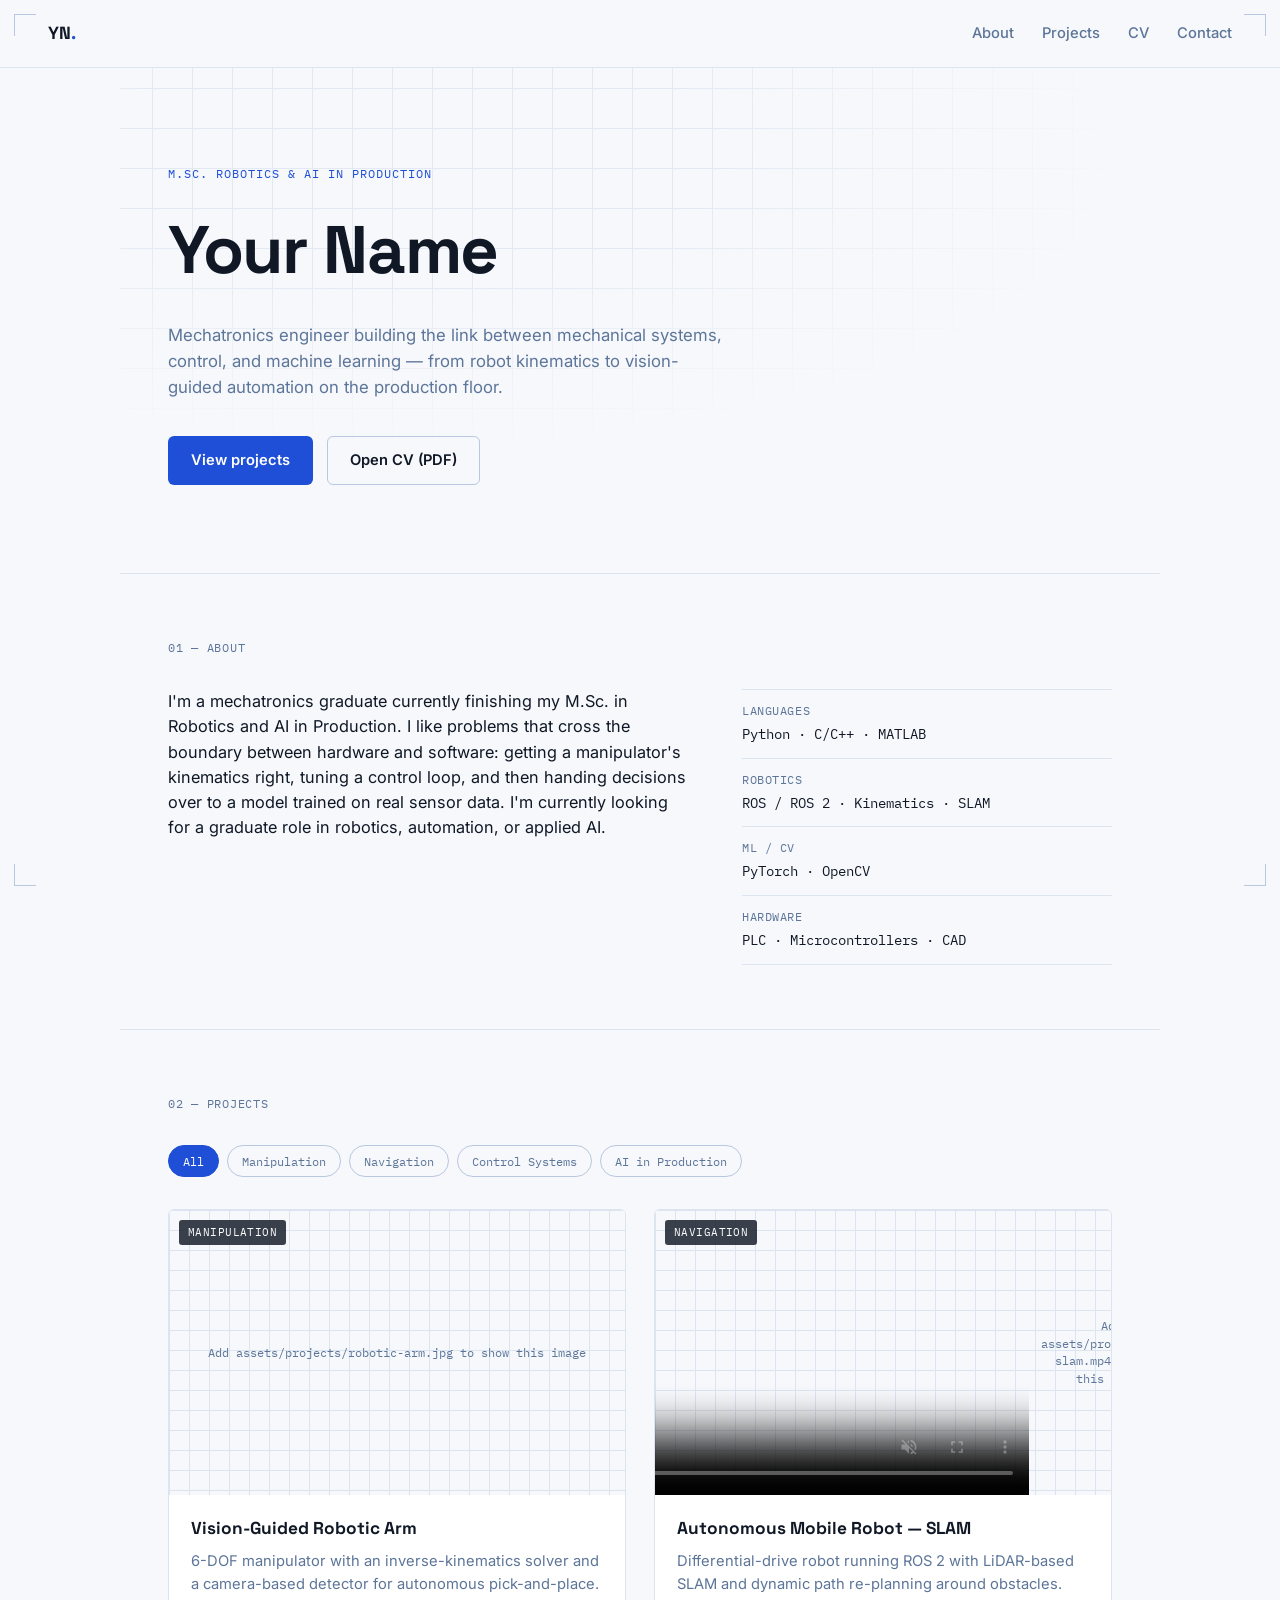
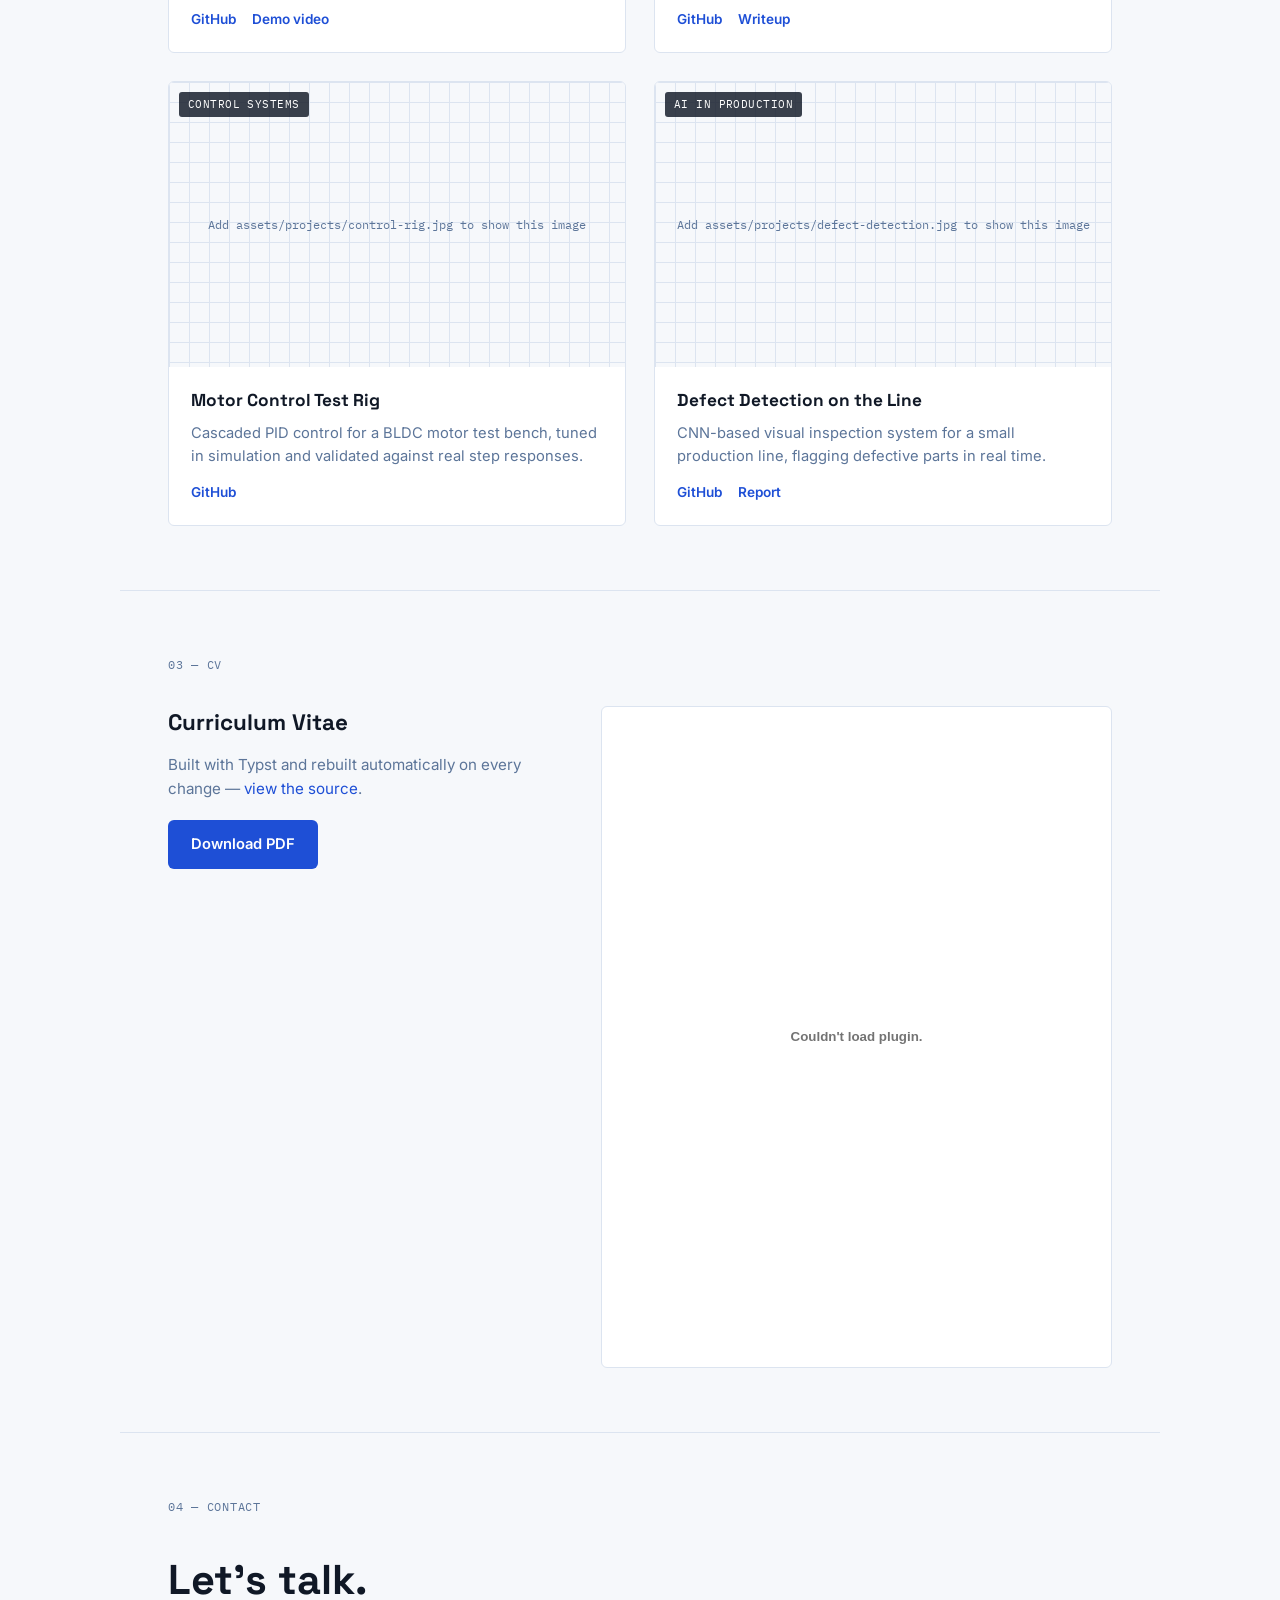
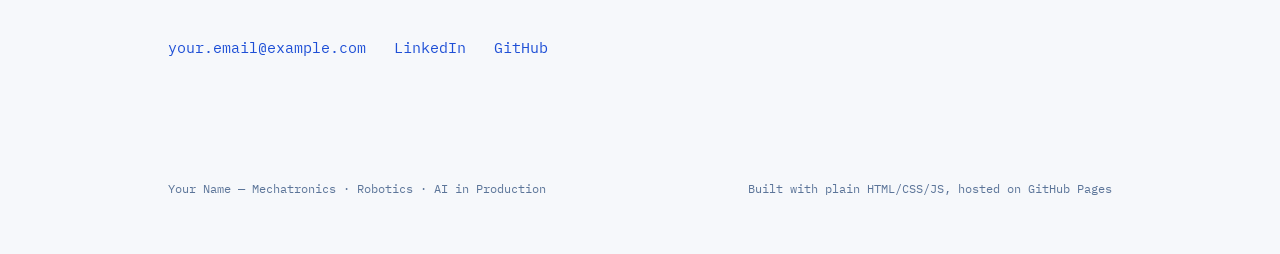
==== index.html @ b52782c0 "initial commit" ====
<!DOCTYPE html>
<html lang="en">
<head>
<meta charset="UTF-8">
<meta name="viewport" content="width=device-width, initial-scale=1.0">
<title>Your Name — Robotics &amp; Mechatronics</title>
<meta name="description" content="Portfolio and CV of Your Name, M.Sc. student in Robotics and AI in Production.">
<link rel="preconnect" href="https://fonts.googleapis.com">
<link rel="preconnect" href="https://fonts.gstatic.com" crossorigin>
<link href="https://fonts.googleapis.com/css2?family=Space+Grotesk:wght@500;600;700&family=Inter:wght@400;500;600&family=IBM+Plex+Mono:wght@400;500&display=swap" rel="stylesheet">
<link rel="stylesheet" href="css/style.css">
</head>
<body>

<!-- corner crop marks, purely decorative — echoes a technical drawing sheet -->
<div class="sheet-marks" aria-hidden="true">
  <span class="mark mark--tl"></span>
  <span class="mark mark--tr"></span>
  <span class="mark mark--bl"></span>
  <span class="mark mark--br"></span>
</div>

<header class="site-header">
  <a href="#top" class="brand">YN<span class="brand-dot">.</span></a>
  <nav class="site-nav">
    <a href="#about">About</a>
    <a href="#projects">Projects</a>
    <a href="#cv">CV</a>
    <a href="#contact">Contact</a>
  </nav>
</header>

<main id="top">

  <!-- ============ HERO ============ -->
  <section class="hero">
    <div class="hero-grid" aria-hidden="true"></div>
    <p class="eyebrow">M.Sc. Robotics &amp; AI in Production</p>
    <h1 class="hero-title">Your Name</h1>
    <p class="hero-sub">
      Mechatronics engineer building the link between mechanical systems,
      control, and machine learning — from robot kinematics to
      vision-guided automation on the production floor.
    </p>
    <div class="hero-actions">
      <a href="#projects" class="btn btn--primary">View projects</a>
      <a href="assets/cv/cv.pdf" class="btn btn--ghost" target="_blank" rel="noopener">Open CV (PDF)</a>
    </div>
  </section>

  <!-- ============ ABOUT ============ -->
  <section id="about" class="section">
    <p class="section-label">01 — About</p>
    <div class="about-grid">
      <p class="about-text">
        I'm a mechatronics graduate currently finishing my M.Sc. in Robotics
        and AI in Production. I like problems that cross the boundary
        between hardware and software: getting a manipulator's kinematics
        right, tuning a control loop, and then handing decisions over to a
        model trained on real sensor data. I'm currently looking for a
        graduate role in robotics, automation, or applied AI.
      </p>
      <ul class="skill-list">
        <li><span class="skill-cat">Languages</span>Python · C/C++ · MATLAB</li>
        <li><span class="skill-cat">Robotics</span>ROS / ROS 2 · Kinematics · SLAM</li>
        <li><span class="skill-cat">ML / CV</span>PyTorch · OpenCV</li>
        <li><span class="skill-cat">Hardware</span>PLC · Microcontrollers · CAD</li>
      </ul>
    </div>
  </section>

  <!-- ============ PROJECTS ============ -->
  <section id="projects" class="section">
    <p class="section-label">02 — Projects</p>
    <div class="project-filters" id="project-filters"></div>
    <div class="project-grid" id="project-grid">
      <!-- injected by js/main.js from the PROJECTS array -->
    </div>
  </section>

  <!-- ============ CV ============ -->
  <section id="cv" class="section">
    <p class="section-label">03 — CV</p>
    <div class="cv-panel">
      <div class="cv-info">
        <h2>Curriculum Vitae</h2>
        <p>
          Built with Typst and rebuilt automatically on every change —
          <a href="assets/cv/cv.typ">view the source</a>.
        </p>
        <a href="assets/cv/cv.pdf" class="btn btn--primary" download>Download PDF</a>
      </div>
      <div class="cv-embed">
        <embed src="assets/cv/cv.pdf" type="application/pdf" title="CV preview">
      </div>
    </div>
  </section>

  <!-- ============ CONTACT ============ -->
  <section id="contact" class="section section--contact">
    <p class="section-label">04 — Contact</p>
    <h2 class="contact-title">Let's talk.</h2>
    <div class="contact-links">
      <a href="mailto:your.email@example.com">your.email@example.com</a>
      <a href="https://linkedin.com/in/yourname" target="_blank" rel="noopener">LinkedIn</a>
      <a href="https://github.com/yourname" target="_blank" rel="noopener">GitHub</a>
    </div>
  </section>

</main>

<footer class="site-footer">
  <span>Your Name — Mechatronics · Robotics · AI in Production</span>
  <span>Built with plain HTML/CSS/JS, hosted on GitHub Pages</span>
</footer>

<script src="js/main.js"></script>
</body>
</html>
---- css/style.css ----
/* ===========================================================
   Design tokens
   =========================================================== */
:root {
  --bg:        #F6F8FB;
  --surface:   #FFFFFF;
  --ink:       #101826;
  --primary:   #1E4FD6;
  --primary-dark: #163AA3;
  --muted:     #5C7599;
  --line:      #DCE4F0;
  --line-strong: #B9C7E0;

  --font-display: "Space Grotesk", sans-serif;
  --font-body: "Inter", sans-serif;
  --font-mono: "IBM Plex Mono", monospace;

  --max-width: 1040px;
  --radius: 6px;
}

* { box-sizing: border-box; }

html { scroll-behavior: smooth; }

@media (prefers-reduced-motion: reduce) {
  html { scroll-behavior: auto; }
  * { animation-duration: 0.001ms !important; transition-duration: 0.001ms !important; }
}

body {
  margin: 0;
  background: var(--bg);
  color: var(--ink);
  font-family: var(--font-body);
  font-size: 16px;
  line-height: 1.55;
  -webkit-font-smoothing: antialiased;
}

a { color: var(--primary); text-decoration: none; }
a:hover { text-decoration: underline; }

:focus-visible {
  outline: 2px solid var(--primary);
  outline-offset: 3px;
}

h1, h2, h3 { font-family: var(--font-display); margin: 0; }

/* ===========================================================
   Drawing-sheet corner marks (signature detail)
   =========================================================== */
.sheet-marks {
  position: fixed;
  inset: 0;
  pointer-events: none;
  z-index: 50;
}
.mark {
  position: absolute;
  width: 22px;
  height: 22px;
  border-color: var(--line-strong);
  border-style: solid;
  border-width: 0;
}
.mark--tl { top: 14px; left: 14px; border-top-width: 1.5px; border-left-width: 1.5px; }
.mark--tr { top: 14px; right: 14px; border-top-width: 1.5px; border-right-width: 1.5px; }
.mark--bl { bottom: 14px; left: 14px; border-bottom-width: 1.5px; border-left-width: 1.5px; }
.mark--br { bottom: 14px; right: 14px; border-bottom-width: 1.5px; border-right-width: 1.5px; }
@media (max-width: 640px) { .sheet-marks { display: none; } }

/* ===========================================================
   Header / nav
   =========================================================== */
.site-header {
  position: sticky;
  top: 0;
  z-index: 40;
  display: flex;
  align-items: center;
  justify-content: space-between;
  padding: 20px 48px;
  background: rgba(246, 248, 251, 0.85);
  backdrop-filter: blur(6px);
  border-bottom: 1px solid var(--line);
}
.brand {
  font-family: var(--font-display);
  font-weight: 700;
  font-size: 1.1rem;
  color: var(--ink);
}
.brand:hover { text-decoration: none; }
.brand-dot { color: var(--primary); }

.site-nav { display: flex; gap: 28px; }
.site-nav a {
  color: var(--muted);
  font-size: 0.92rem;
  font-weight: 500;
}
.site-nav a:hover { color: var(--primary); text-decoration: none; }

@media (max-width: 640px) {
  .site-header { padding: 16px 20px; }
  .site-nav { gap: 16px; }
  .site-nav a { font-size: 0.82rem; }
}

/* ===========================================================
   Hero
   =========================================================== */
.hero {
  position: relative;
  max-width: var(--max-width);
  margin: 0 auto;
  padding: 96px 48px 88px;
  overflow: hidden;
}

.hero-grid {
  position: absolute;
  inset: -20px -48px;
  z-index: -1;
  background-image:
    linear-gradient(var(--line) 1px, transparent 1px),
    linear-gradient(90deg, var(--line) 1px, transparent 1px);
  background-size: 40px 40px;
  -webkit-mask-image: radial-gradient(ellipse 70% 60% at 30% 20%, black 40%, transparent 90%);
          mask-image: radial-gradient(ellipse 70% 60% at 30% 20%, black 40%, transparent 90%);
  opacity: 0.7;
}

.eyebrow {
  font-family: var(--font-mono);
  font-size: 0.78rem;
  letter-spacing: 0.08em;
  text-transform: uppercase;
  color: var(--primary);
  margin: 0 0 14px;
}

.hero-title {
  font-size: clamp(2.4rem, 6vw, 4.2rem);
  font-weight: 700;
  letter-spacing: -0.02em;
  color: var(--ink);
}

.hero-sub {
  max-width: 560px;
  margin: 20px 0 36px;
  color: var(--muted);
  font-size: 1.05rem;
}

.hero-actions { display: flex; gap: 14px; flex-wrap: wrap; }

.btn {
  display: inline-block;
  padding: 12px 22px;
  border-radius: var(--radius);
  font-family: var(--font-body);
  font-weight: 600;
  font-size: 0.92rem;
  border: 1.5px solid transparent;
  transition: transform 0.15s ease, background 0.15s ease, border-color 0.15s ease;
}
.btn:hover { text-decoration: none; transform: translateY(-1px); }

.btn--primary {
  background: var(--primary);
  color: #fff;
}
.btn--primary:hover { background: var(--primary-dark); }

.btn--ghost {
  background: transparent;
  color: var(--ink);
  border-color: var(--line-strong);
}
.btn--ghost:hover { border-color: var(--primary); color: var(--primary); }

@media (max-width: 640px) {
  .hero { padding: 64px 20px 56px; }
}

/* ===========================================================
   Sections (shared)
   =========================================================== */
.section {
  max-width: var(--max-width);
  margin: 0 auto;
  padding: 64px 48px;
  border-top: 1px solid var(--line);
}

.section-label {
  font-family: var(--font-mono);
  font-size: 0.78rem;
  letter-spacing: 0.06em;
  text-transform: uppercase;
  color: var(--muted);
  margin: 0 0 32px;
}

@media (max-width: 640px) {
  .section { padding: 48px 20px; }
}

/* ===========================================================
   About
   =========================================================== */
.about-grid {
  display: grid;
  grid-template-columns: 1.4fr 1fr;
  gap: 56px;
}

.about-text { font-size: 1.02rem; color: var(--ink); margin: 0; }

.skill-list {
  list-style: none;
  margin: 0;
  padding: 0;
  border-top: 1px solid var(--line);
}
.skill-list li {
  padding: 12px 0;
  border-bottom: 1px solid var(--line);
  font-family: var(--font-mono);
  font-size: 0.88rem;
  color: var(--ink);
}
.skill-cat {
  display: block;
  color: var(--muted);
  font-size: 0.72rem;
  text-transform: uppercase;
  letter-spacing: 0.05em;
  margin-bottom: 4px;
}

@media (max-width: 780px) {
  .about-grid { grid-template-columns: 1fr; gap: 32px; }
}

/* ===========================================================
   Projects
   =========================================================== */
.project-filters {
  display: flex;
  flex-wrap: wrap;
  gap: 8px;
  margin-bottom: 32px;
}
.filter-btn {
  font-family: var(--font-mono);
  font-size: 0.78rem;
  padding: 7px 14px;
  border-radius: 999px;
  border: 1px solid var(--line-strong);
  background: transparent;
  color: var(--muted);
  cursor: pointer;
  transition: all 0.15s ease;
}
.filter-btn:hover { border-color: var(--primary); color: var(--primary); }
.filter-btn.is-active {
  background: var(--primary);
  border-color: var(--primary);
  color: #fff;
}

.project-grid {
  display: grid;
  grid-template-columns: repeat(2, 1fr);
  gap: 28px;
}
@media (max-width: 780px) {
  .project-grid { grid-template-columns: 1fr; }
}

.project-card {
  background: var(--surface);
  border: 1px solid var(--line);
  border-radius: var(--radius);
  overflow: hidden;
  transition: transform 0.18s ease, box-shadow 0.18s ease, border-color 0.18s ease;
}
.project-card:hover {
  transform: translateY(-3px);
  box-shadow: 0 12px 28px -16px rgba(16, 24, 38, 0.28);
  border-color: var(--line-strong);
}

.project-media {
  position: relative;
  aspect-ratio: 16 / 10;
  background:
    linear-gradient(var(--line) 1px, transparent 1px),
    linear-gradient(90deg, var(--line) 1px, transparent 1px),
    var(--bg);
  background-size: 20px 20px, 20px 20px, auto;
  display: flex;
  align-items: center;
  justify-content: center;
  overflow: hidden;
}
.project-media img,
.project-media video {
  width: 100%;
  height: 100%;
  object-fit: cover;
  display: block;
}
.project-media .media-placeholder {
  font-family: var(--font-mono);
  font-size: 0.72rem;
  color: var(--muted);
  text-align: center;
  padding: 12px;
}

.project-tag {
  position: absolute;
  top: 10px;
  left: 10px;
  font-family: var(--font-mono);
  font-size: 0.68rem;
  letter-spacing: 0.04em;
  text-transform: uppercase;
  background: rgba(16, 24, 38, 0.82);
  color: #fff;
  padding: 4px 9px;
  border-radius: 3px;
}

.project-body { padding: 20px 22px 22px; }
.project-body h3 {
  font-size: 1.08rem;
  margin-bottom: 8px;
}
.project-body p {
  color: var(--muted);
  font-size: 0.92rem;
  margin: 0 0 14px;
}
.project-links { display: flex; gap: 16px; }
.project-links a { font-size: 0.85rem; font-weight: 600; }

.project-card[hidden] { display: none; }

/* ===========================================================
   CV
   =========================================================== */
.cv-panel {
  display: grid;
  grid-template-columns: 1fr 1.3fr;
  gap: 40px;
  align-items: start;
}
.cv-info h2 { font-size: 1.4rem; margin-bottom: 12px; }
.cv-info p { color: var(--muted); margin: 0 0 20px; font-size: 0.95rem; }

.cv-embed {
  border: 1px solid var(--line);
  border-radius: var(--radius);
  overflow: hidden;
  background: var(--surface);
  aspect-ratio: 8.5 / 11;
}
.cv-embed embed { width: 100%; height: 100%; }

@media (max-width: 780px) {
  .cv-panel { grid-template-columns: 1fr; }
}

/* ===========================================================
   Contact
   =========================================================== */
.section--contact { padding-bottom: 96px; }
.contact-title {
  font-size: clamp(1.8rem, 4vw, 2.6rem);
  margin-bottom: 24px;
}
.contact-links {
  display: flex;
  flex-wrap: wrap;
  gap: 28px;
  font-family: var(--font-mono);
  font-size: 0.95rem;
}

/* ===========================================================
   Footer
   =========================================================== */
.site-footer {
  max-width: var(--max-width);
  margin: 0 auto;
  padding: 24px 48px 56px;
  display: flex;
  justify-content: space-between;
  flex-wrap: wrap;
  gap: 8px;
  font-family: var(--font-mono);
  font-size: 0.75rem;
  color: var(--muted);
}
@media (max-width: 640px) {
  .site-footer { padding: 20px 20px 40px; flex-direction: column; }
}
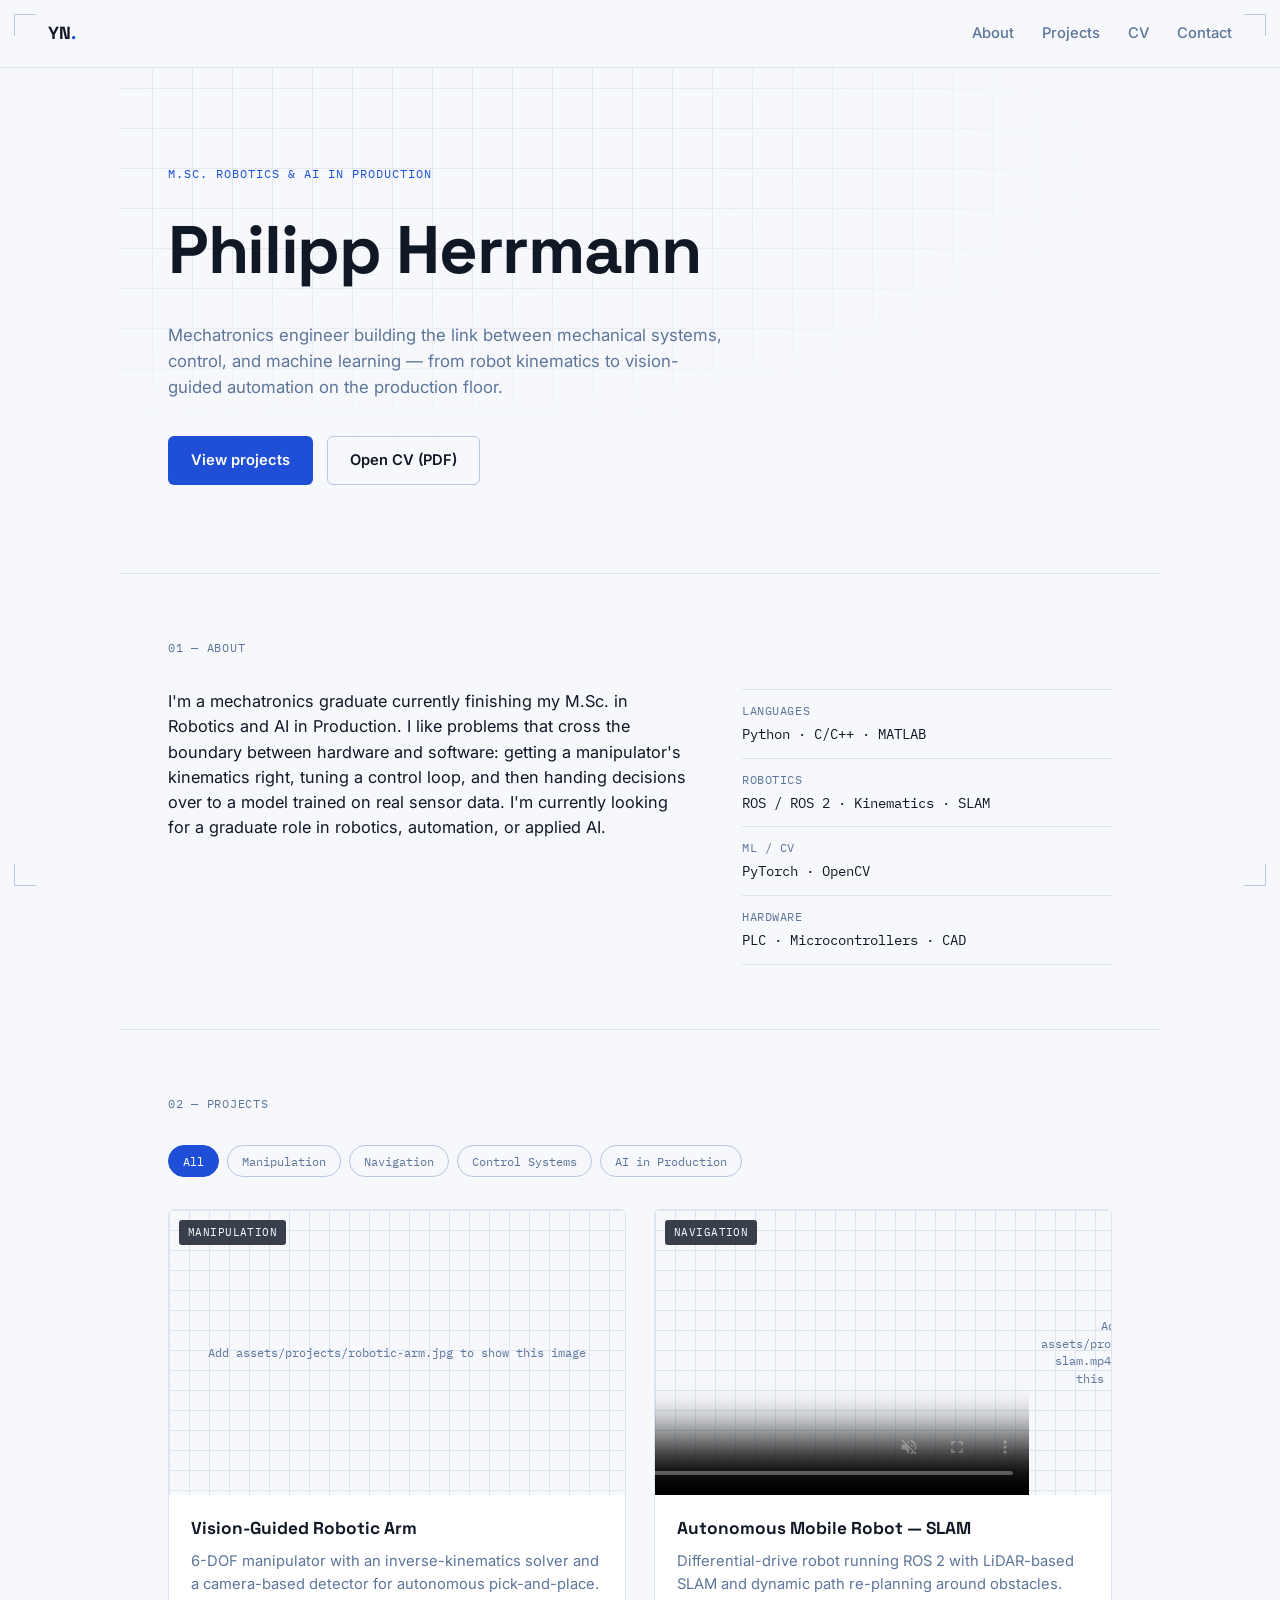
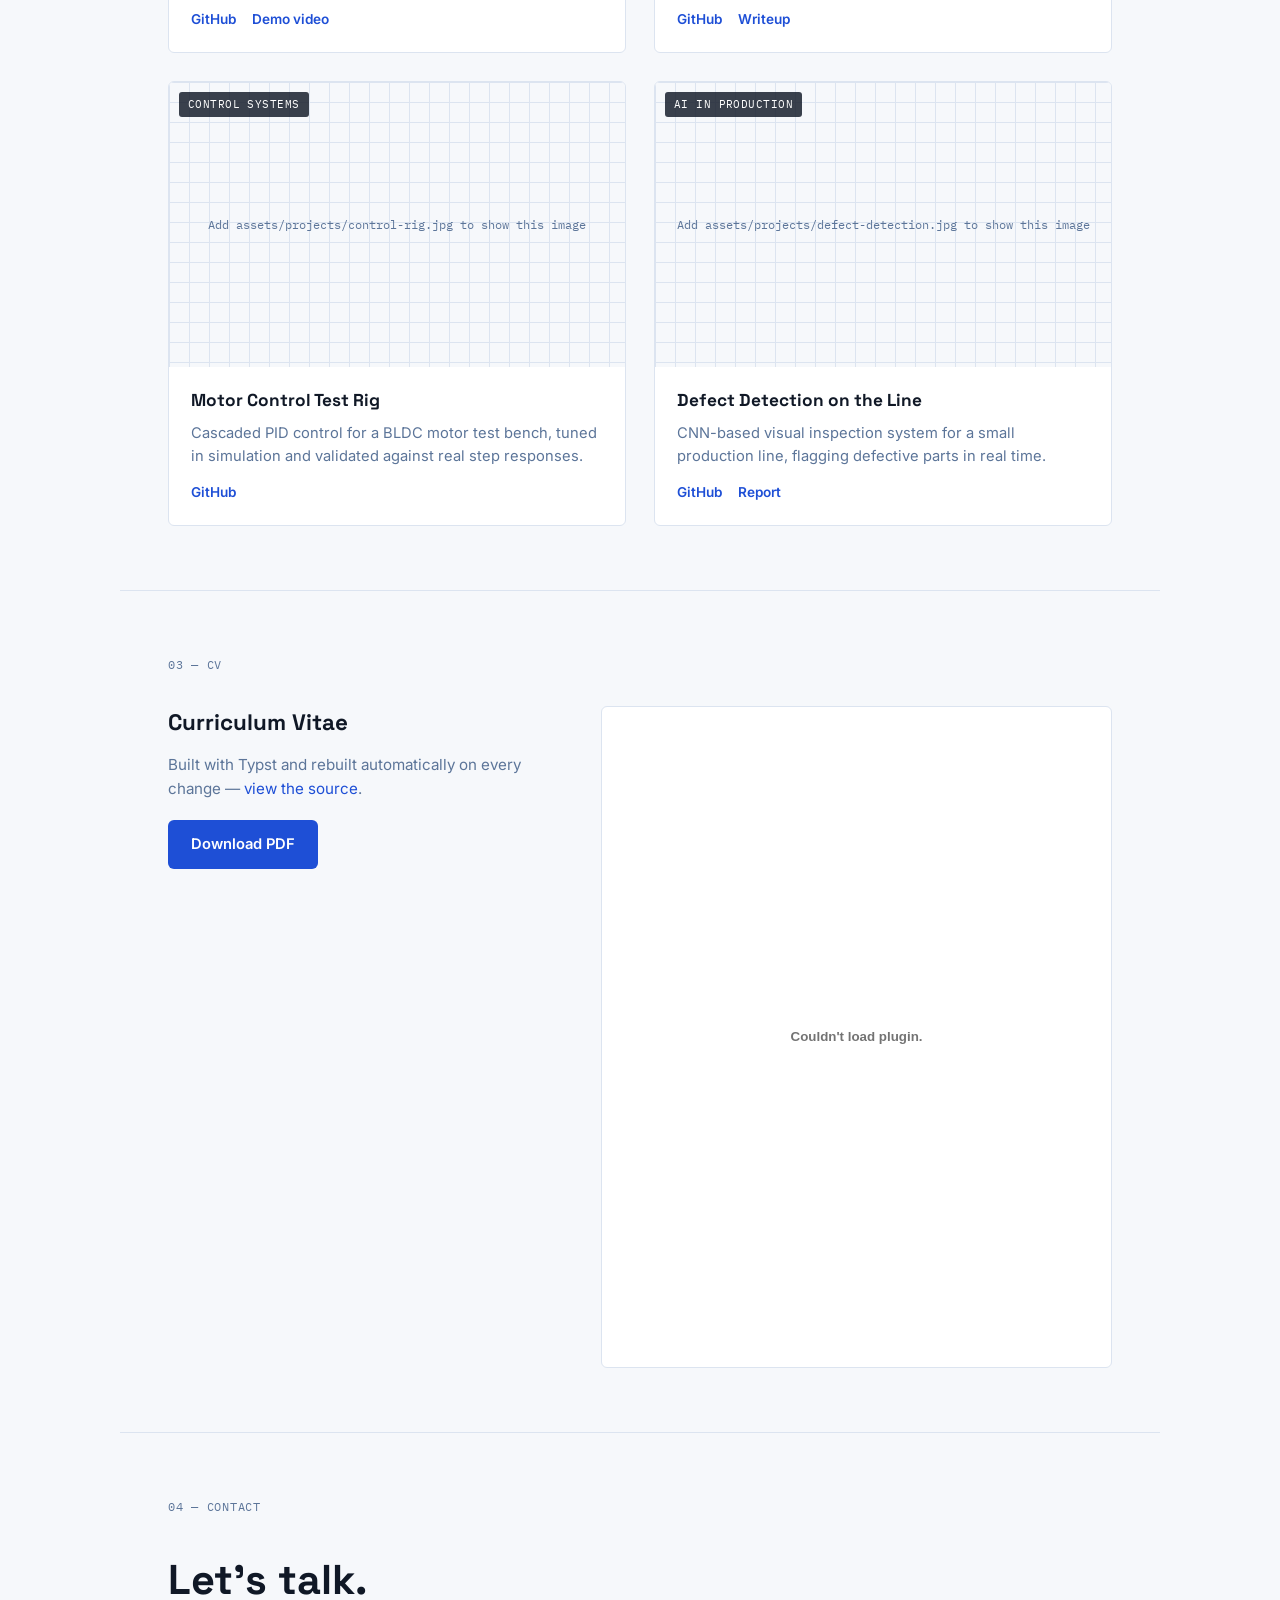
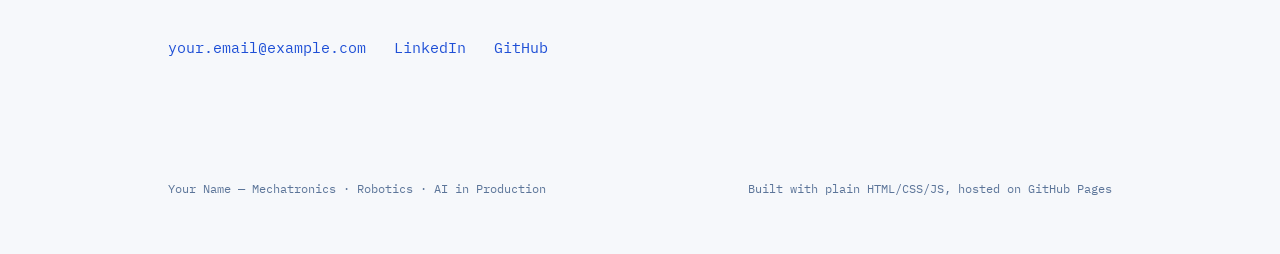
==== commit 58ff7462: "change name" ====
--- a/index.html
+++ b/index.html
@@ -3,7 +3,7 @@
 <head>
 <meta charset="UTF-8">
 <meta name="viewport" content="width=device-width, initial-scale=1.0">
-<title>Your Name — Robotics &amp; Mechatronics</title>
+<title>Philipp Herrmann — Robotics &amp; Mechatronics</title>
 <meta name="description" content="Portfolio and CV of Your Name, M.Sc. student in Robotics and AI in Production.">
 <link rel="preconnect" href="https://fonts.googleapis.com">
 <link rel="preconnect" href="https://fonts.gstatic.com" crossorigin>
@@ -36,7 +36,7 @@
   <section class="hero">
     <div class="hero-grid" aria-hidden="true"></div>
     <p class="eyebrow">M.Sc. Robotics &amp; AI in Production</p>
-    <h1 class="hero-title">Your Name</h1>
+    <h1 class="hero-title">Philipp Herrmann</h1>
     <p class="hero-sub">
       Mechatronics engineer building the link between mechanical systems,
       control, and machine learning — from robot kinematics to
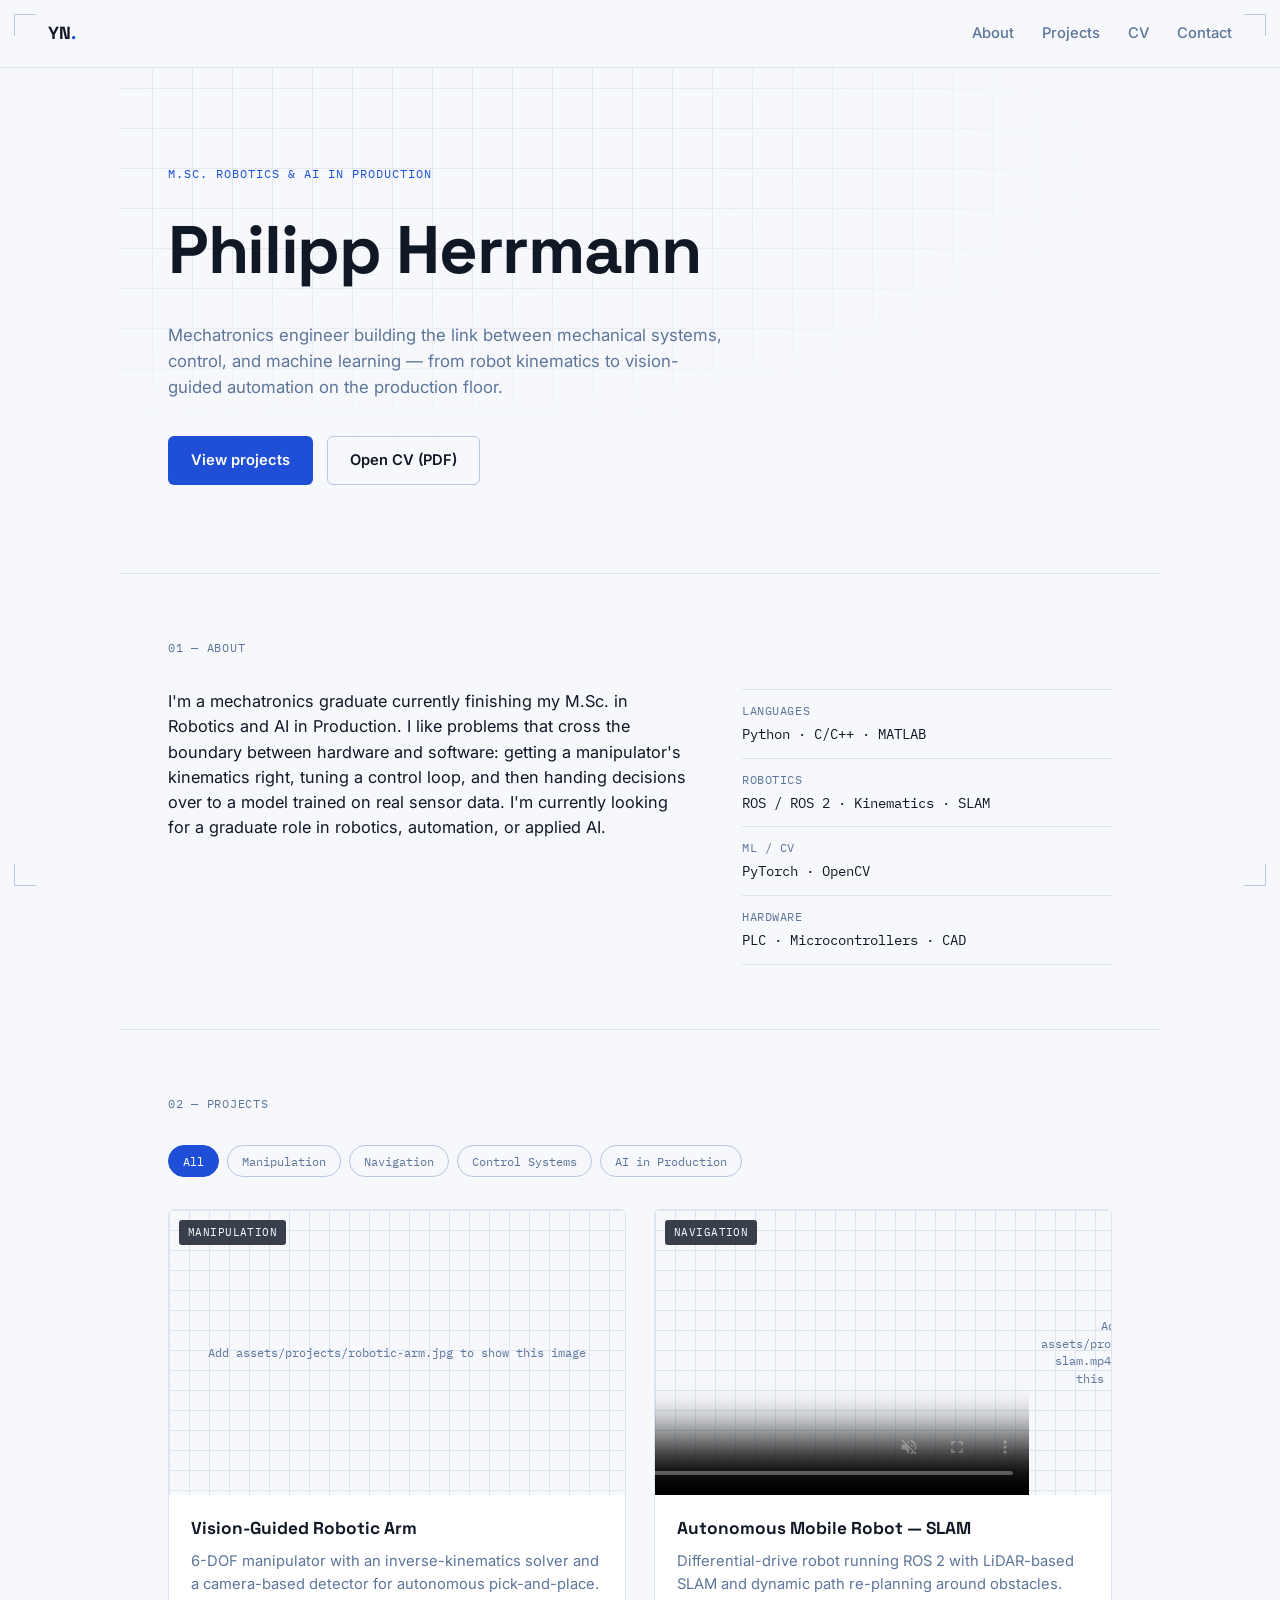
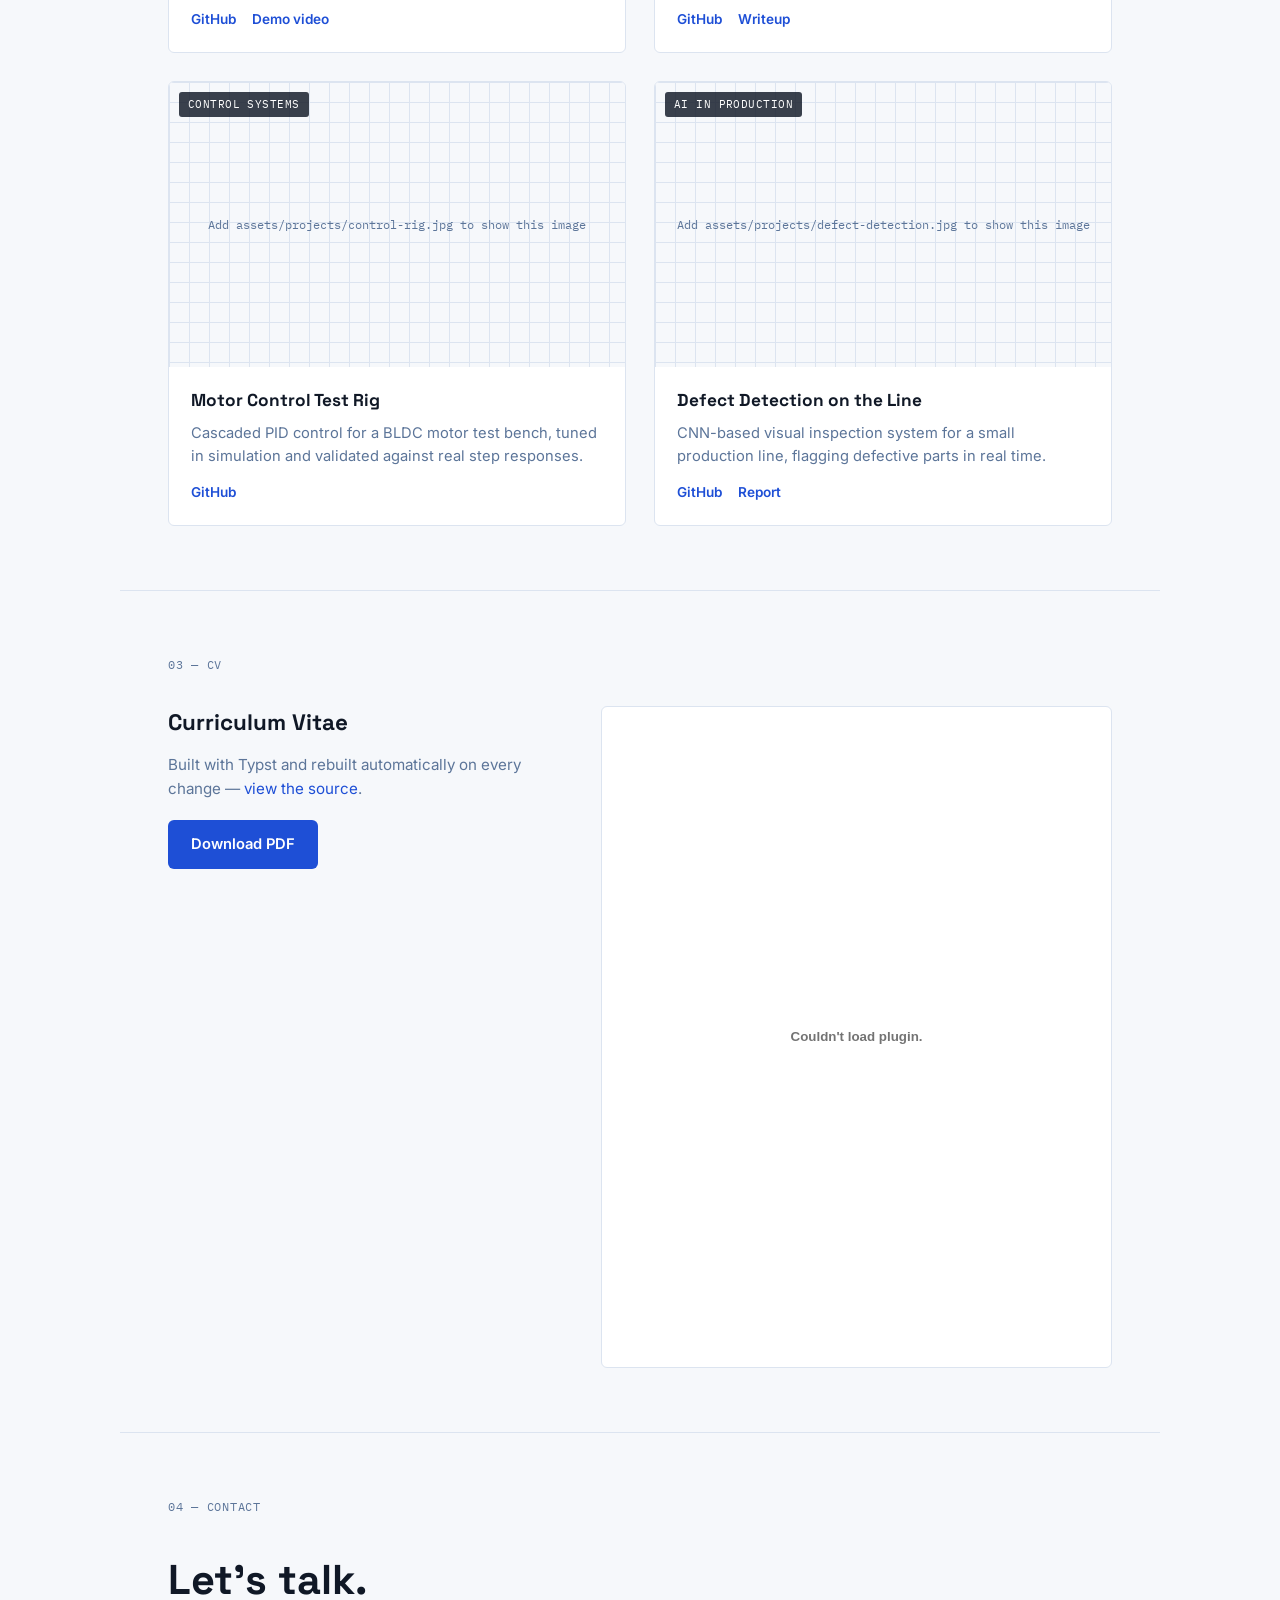
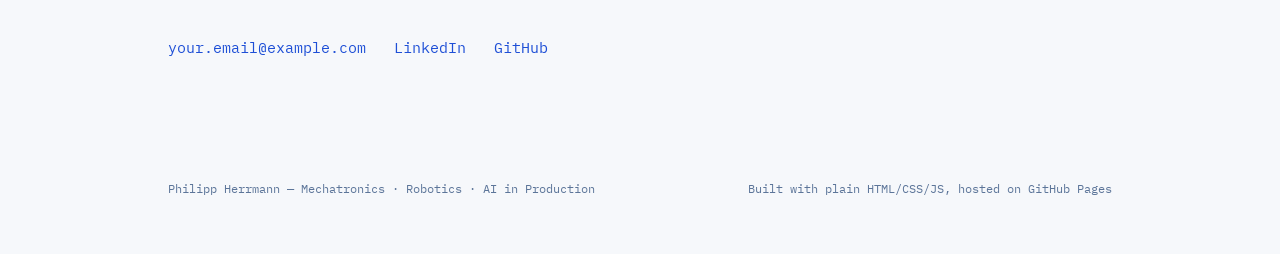
==== commit 7ec910cc: "modified:   index.html" ====
--- a/index.html
+++ b/index.html
@@ -4,7 +4,7 @@
 <meta charset="UTF-8">
 <meta name="viewport" content="width=device-width, initial-scale=1.0">
 <title>Philipp Herrmann — Robotics &amp; Mechatronics</title>
-<meta name="description" content="Portfolio and CV of Your Name, M.Sc. student in Robotics and AI in Production.">
+<meta name="description" content="Portfolio and CV of Philipp Herrmann, M.Sc. student in Robotics and AI in Production.">
 <link rel="preconnect" href="https://fonts.googleapis.com">
 <link rel="preconnect" href="https://fonts.gstatic.com" crossorigin>
 <link href="https://fonts.googleapis.com/css2?family=Space+Grotesk:wght@500;600;700&family=Inter:wght@400;500;600&family=IBM+Plex+Mono:wght@400;500&display=swap" rel="stylesheet">
@@ -110,7 +110,7 @@
 </main>
 
 <footer class="site-footer">
-  <span>Your Name — Mechatronics · Robotics · AI in Production</span>
+  <span>Philipp Herrmann — Mechatronics · Robotics · AI in Production</span>
   <span>Built with plain HTML/CSS/JS, hosted on GitHub Pages</span>
 </footer>
 
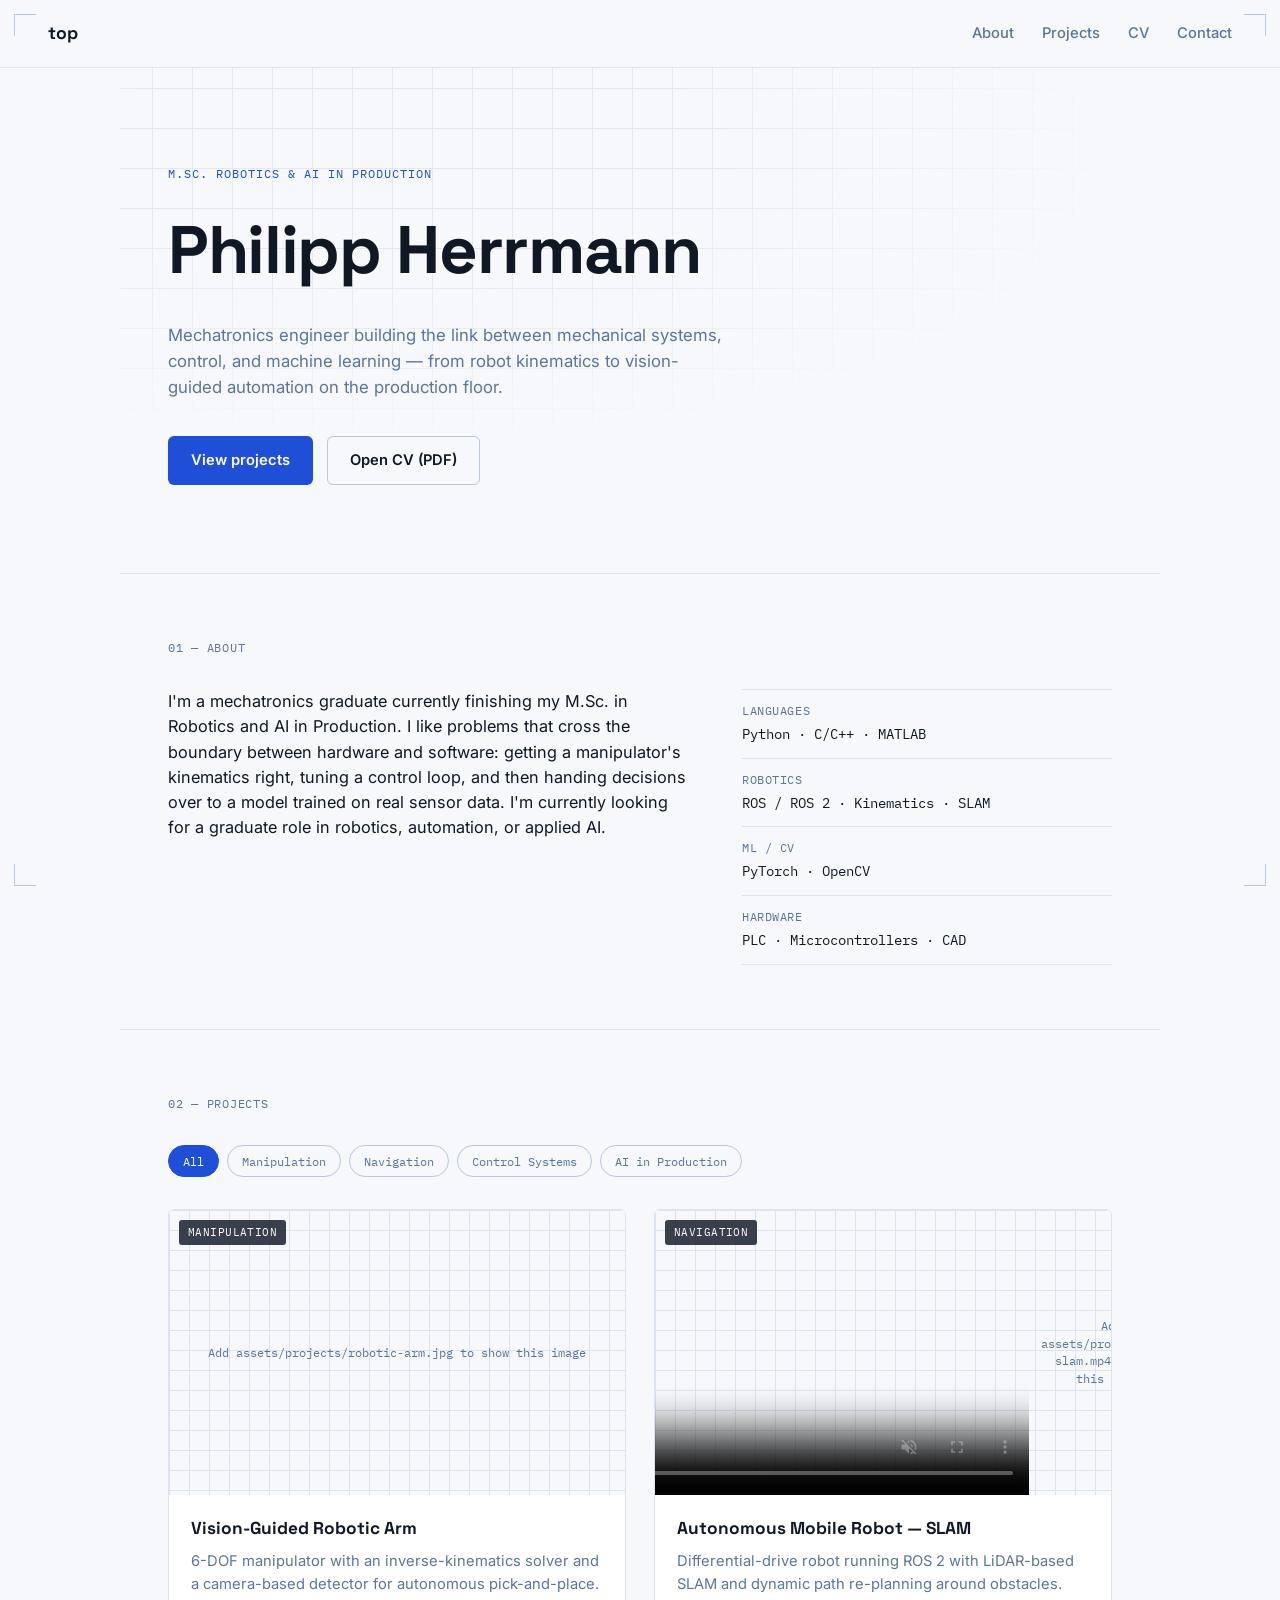
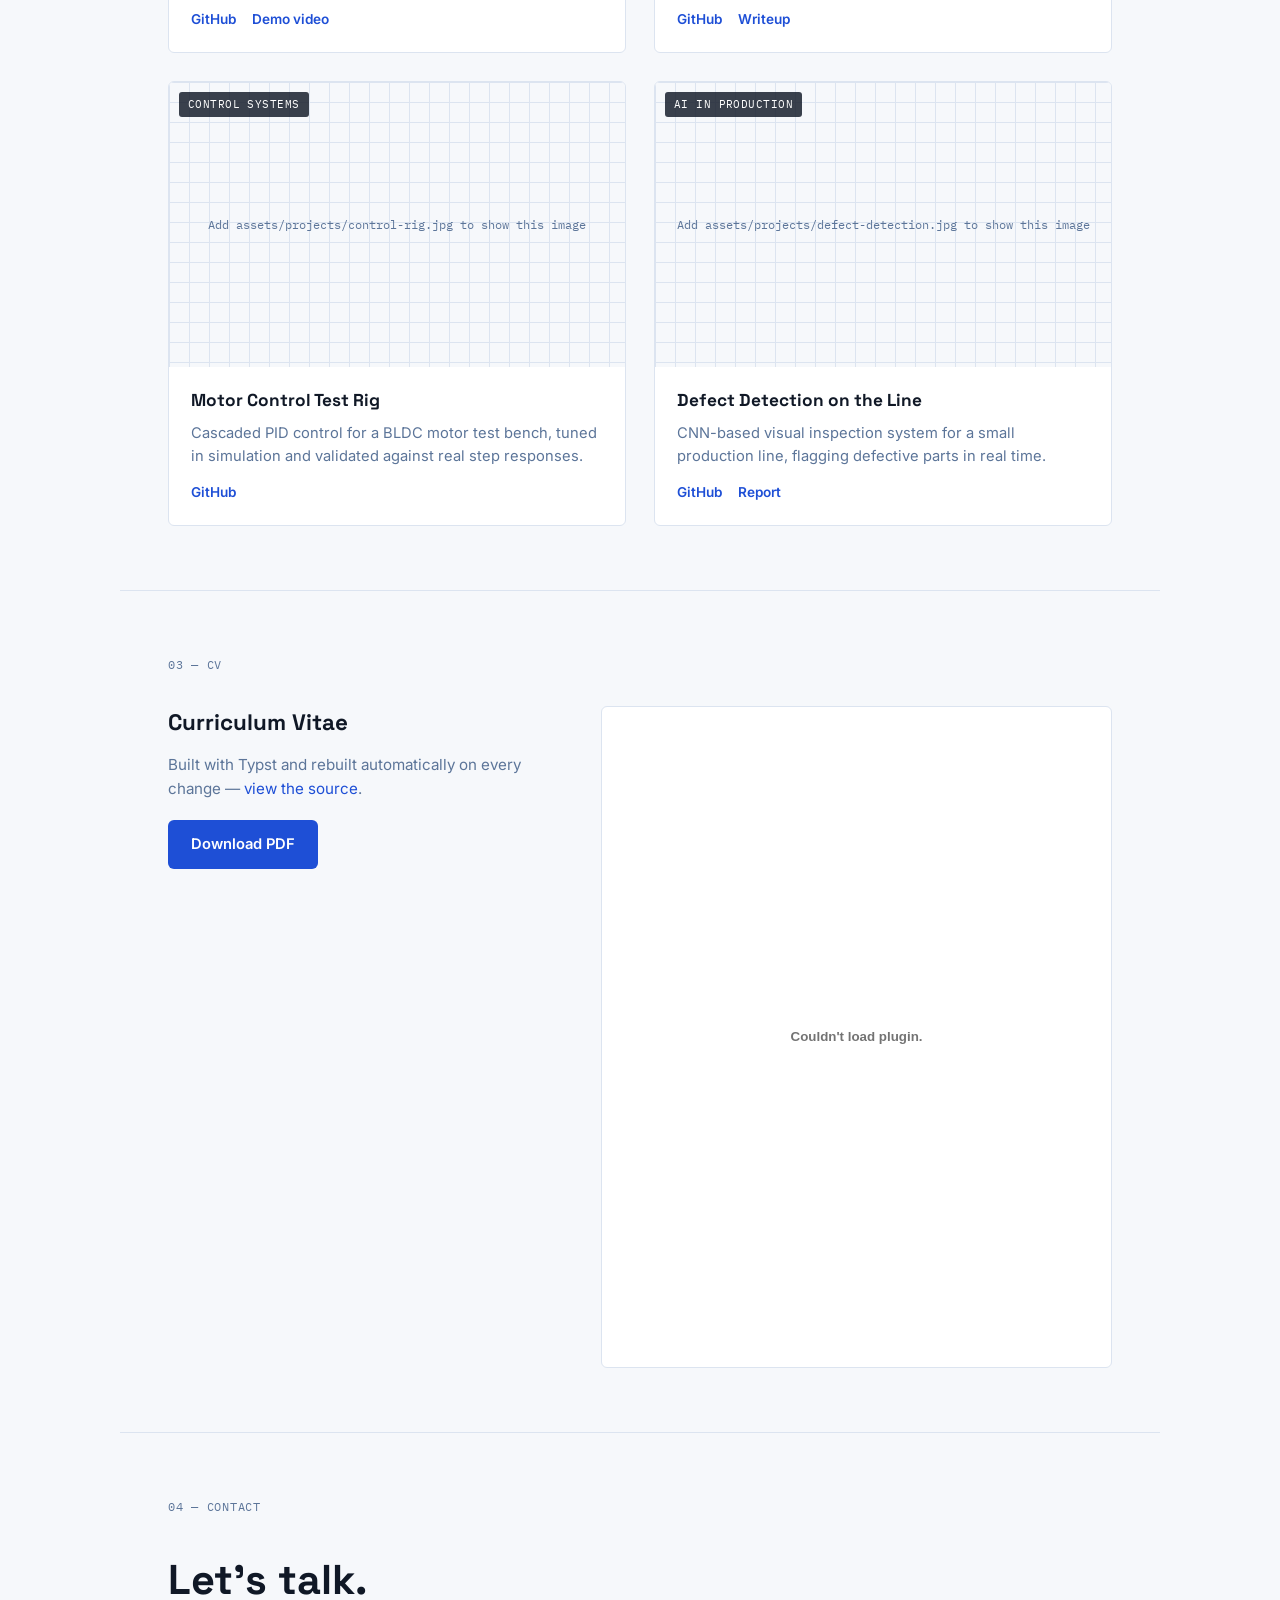
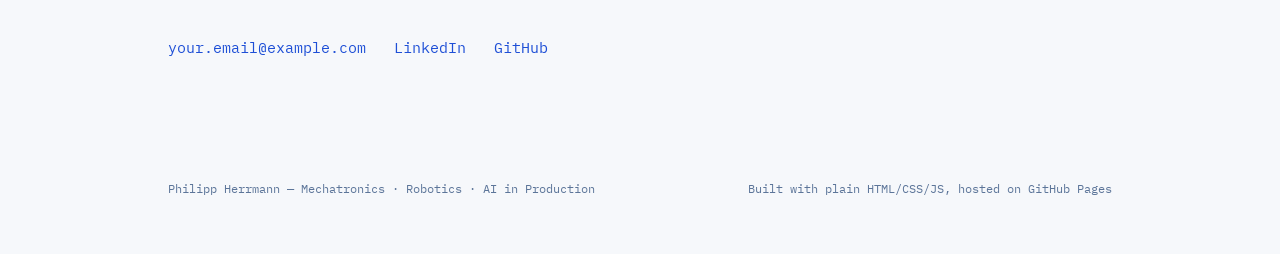
==== commit c8bf4018: "modified:   index.html" ====
--- a/index.html
+++ b/index.html
@@ -3,7 +3,7 @@
 <head>
 <meta charset="UTF-8">
 <meta name="viewport" content="width=device-width, initial-scale=1.0">
-<title>Philipp Herrmann — Robotics &amp; Mechatronics</title>
+<title>Philipp Herrmann — Mechatronics &amp; Robotics and AI </title>
 <meta name="description" content="Portfolio and CV of Philipp Herrmann, M.Sc. student in Robotics and AI in Production.">
 <link rel="preconnect" href="https://fonts.googleapis.com">
 <link rel="preconnect" href="https://fonts.gstatic.com" crossorigin>
@@ -21,7 +21,7 @@
 </div>
 
 <header class="site-header">
-  <a href="#top" class="brand">YN<span class="brand-dot">.</span></a>
+  <a href="#top" class="brand">top<span class="brand-dot"></span></a>
   <nav class="site-nav">
     <a href="#about">About</a>
     <a href="#projects">Projects</a>
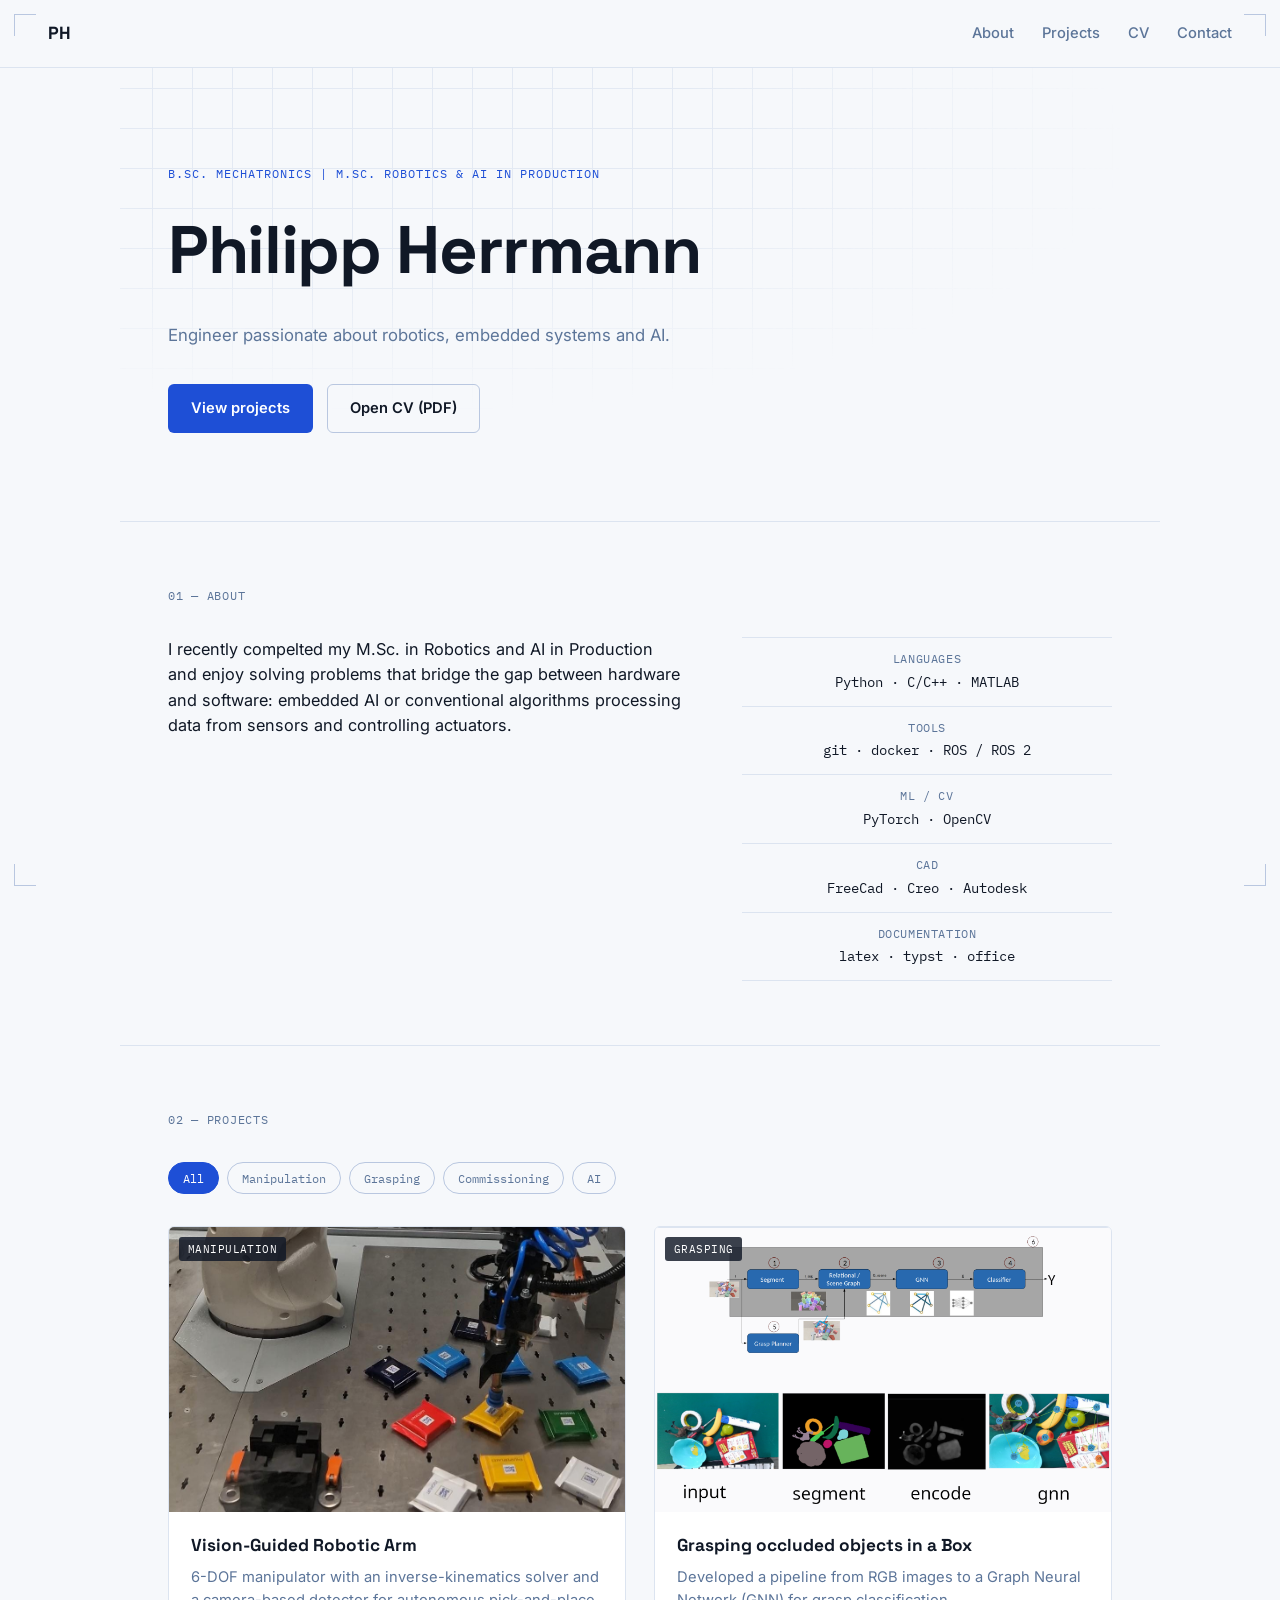
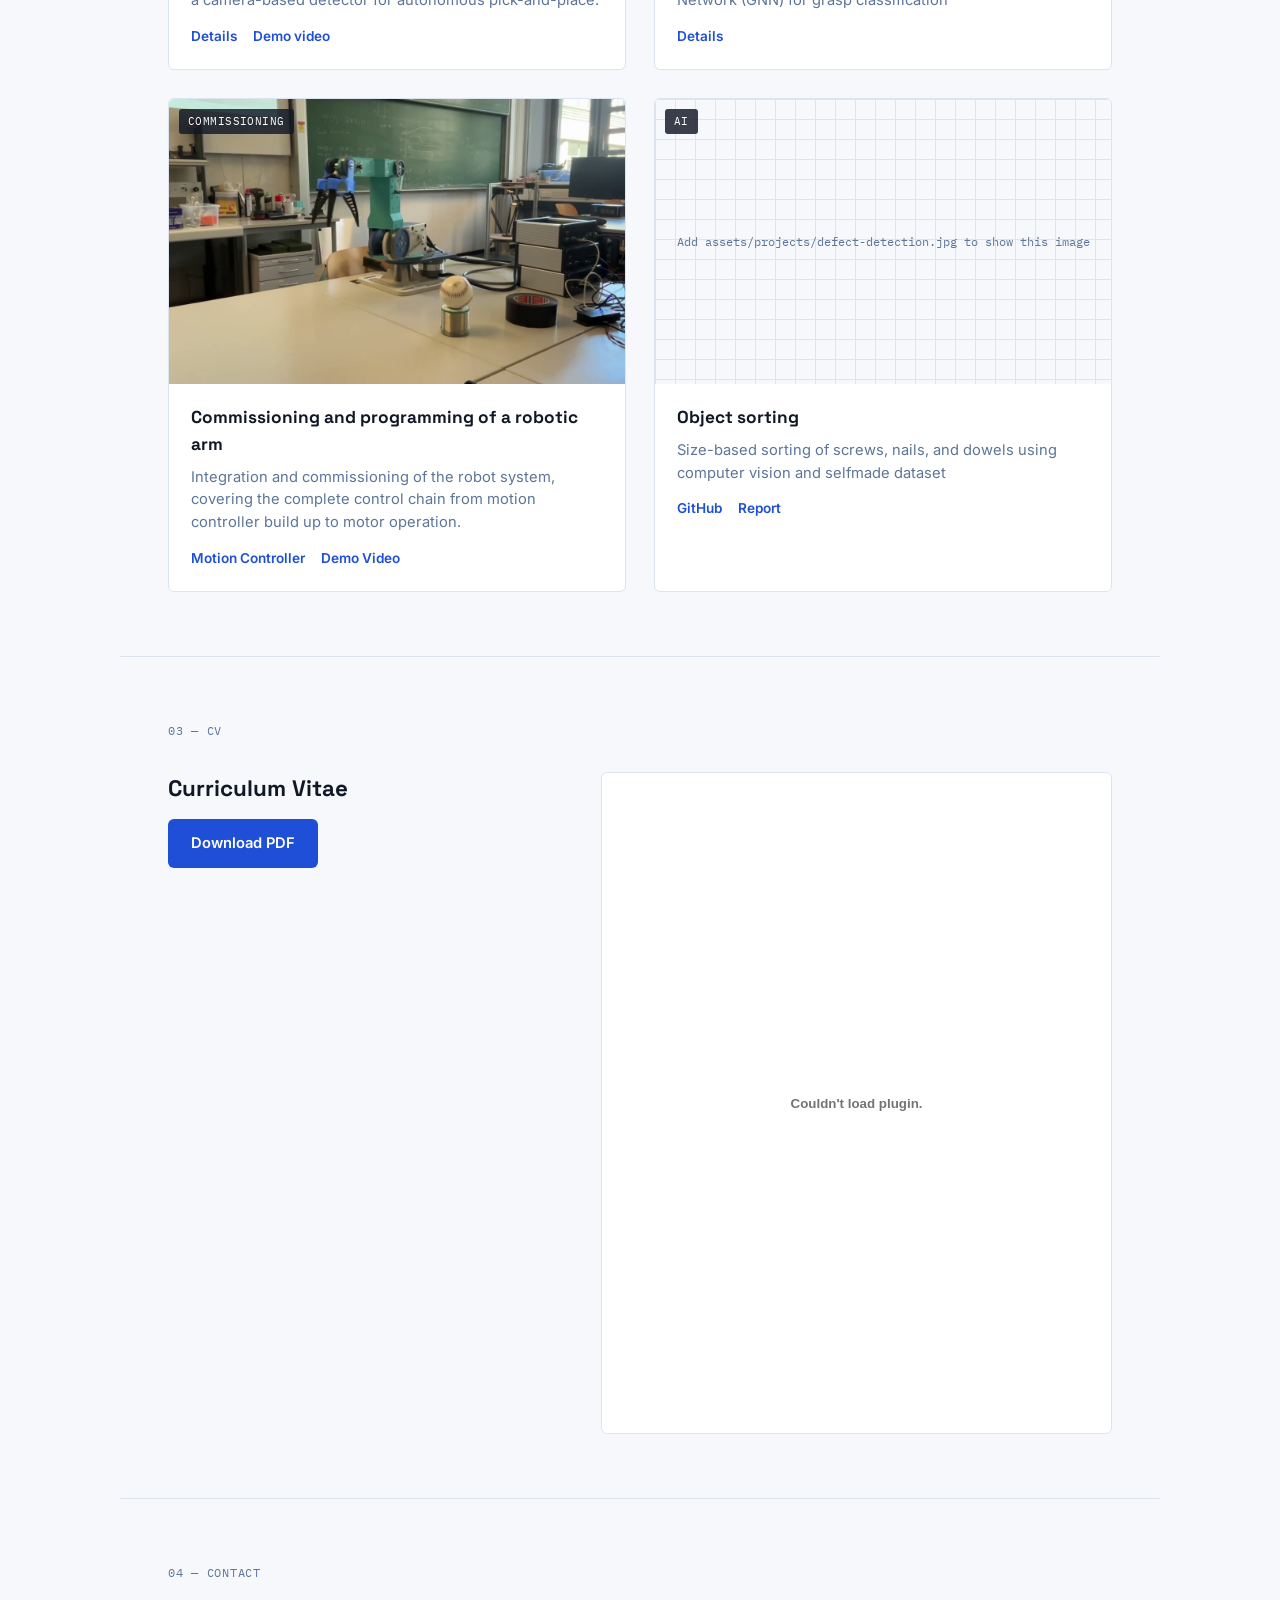
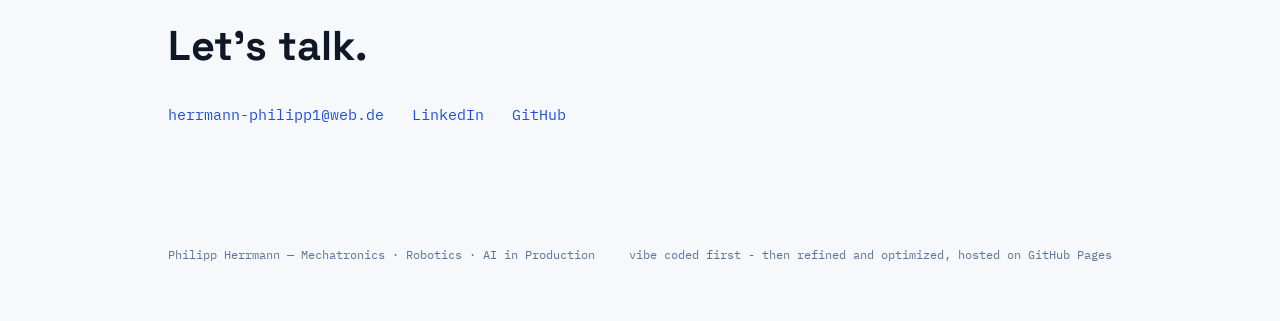
==== commit e456213d: "update without videos" ====
--- a/index.html
+++ b/index.html
@@ -21,7 +21,7 @@
 </div>
 
 <header class="site-header">
-  <a href="#top" class="brand">top<span class="brand-dot"></span></a>
+  <a href="#top" class="brand">PH<span class="brand-dot"></span></a>
   <nav class="site-nav">
     <a href="#about">About</a>
     <a href="#projects">Projects</a>
@@ -35,12 +35,11 @@
   <!-- ============ HERO ============ -->
   <section class="hero">
     <div class="hero-grid" aria-hidden="true"></div>
-    <p class="eyebrow">M.Sc. Robotics &amp; AI in Production</p>
+    <!-- <p class="eyebrow">B.Sc. Mechatronics</p> -->
+    <p class="eyebrow">B.Sc. Mechatronics | M.Sc. Robotics &amp; AI in Production</p>
     <h1 class="hero-title">Philipp Herrmann</h1>
     <p class="hero-sub">
-      Mechatronics engineer building the link between mechanical systems,
-      control, and machine learning — from robot kinematics to
-      vision-guided automation on the production floor.
+      Engineer passionate about robotics, embedded systems and AI.
     </p>
     <div class="hero-actions">
       <a href="#projects" class="btn btn--primary">View projects</a>
@@ -53,18 +52,15 @@
     <p class="section-label">01 — About</p>
     <div class="about-grid">
       <p class="about-text">
-        I'm a mechatronics graduate currently finishing my M.Sc. in Robotics
-        and AI in Production. I like problems that cross the boundary
-        between hardware and software: getting a manipulator's kinematics
-        right, tuning a control loop, and then handing decisions over to a
-        model trained on real sensor data. I'm currently looking for a
-        graduate role in robotics, automation, or applied AI.
+        I recently compelted my M.Sc. in Robotics
+        and AI in Production and enjoy solving problems that bridge the gap between hardware and software: embedded AI or conventional algorithms processing data from sensors and controlling actuators.
       </p>
       <ul class="skill-list">
         <li><span class="skill-cat">Languages</span>Python · C/C++ · MATLAB</li>
-        <li><span class="skill-cat">Robotics</span>ROS / ROS 2 · Kinematics · SLAM</li>
+        <li><span class="skill-cat">Tools</span>git · docker · ROS / ROS 2</li>
         <li><span class="skill-cat">ML / CV</span>PyTorch · OpenCV</li>
-        <li><span class="skill-cat">Hardware</span>PLC · Microcontrollers · CAD</li>
+        <li><span class="skill-cat">CAD</span>FreeCad · Creo · Autodesk</li>
+        <li><span class="skill-cat">Documentation</span>latex · typst · office</li>
       </ul>
     </div>
   </section>
@@ -84,10 +80,6 @@
     <div class="cv-panel">
       <div class="cv-info">
         <h2>Curriculum Vitae</h2>
-        <p>
-          Built with Typst and rebuilt automatically on every change —
-          <a href="assets/cv/cv.typ">view the source</a>.
-        </p>
         <a href="assets/cv/cv.pdf" class="btn btn--primary" download>Download PDF</a>
       </div>
       <div class="cv-embed">
@@ -101,9 +93,9 @@
     <p class="section-label">04 — Contact</p>
     <h2 class="contact-title">Let's talk.</h2>
     <div class="contact-links">
-      <a href="mailto:your.email@example.com">your.email@example.com</a>
-      <a href="https://linkedin.com/in/yourname" target="_blank" rel="noopener">LinkedIn</a>
-      <a href="https://github.com/yourname" target="_blank" rel="noopener">GitHub</a>
+      <a href="mailto:herrmann-philipp1@web.de">herrmann-philipp1@web.de</a>
+      <a href="https://linkedin.com/in/herrmann-philipp1" target="_blank" rel="noopener">LinkedIn</a>
+      <a href="https://github.com/dezired" target="_blank" rel="noopener">GitHub</a>
     </div>
   </section>
 
@@ -111,7 +103,7 @@
 
 <footer class="site-footer">
   <span>Philipp Herrmann — Mechatronics · Robotics · AI in Production</span>
-  <span>Built with plain HTML/CSS/JS, hosted on GitHub Pages</span>
+  <span>vibe coded first - then refined and optimized, hosted on GitHub Pages</span>
 </footer>
 
 <script src="js/main.js"></script>
--- a/css/style.css
+++ b/css/style.css
@@ -233,6 +233,7 @@
   font-family: var(--font-mono);
   font-size: 0.88rem;
   color: var(--ink);
+  text-align: center;
 }
 .skill-cat {
   display: block;
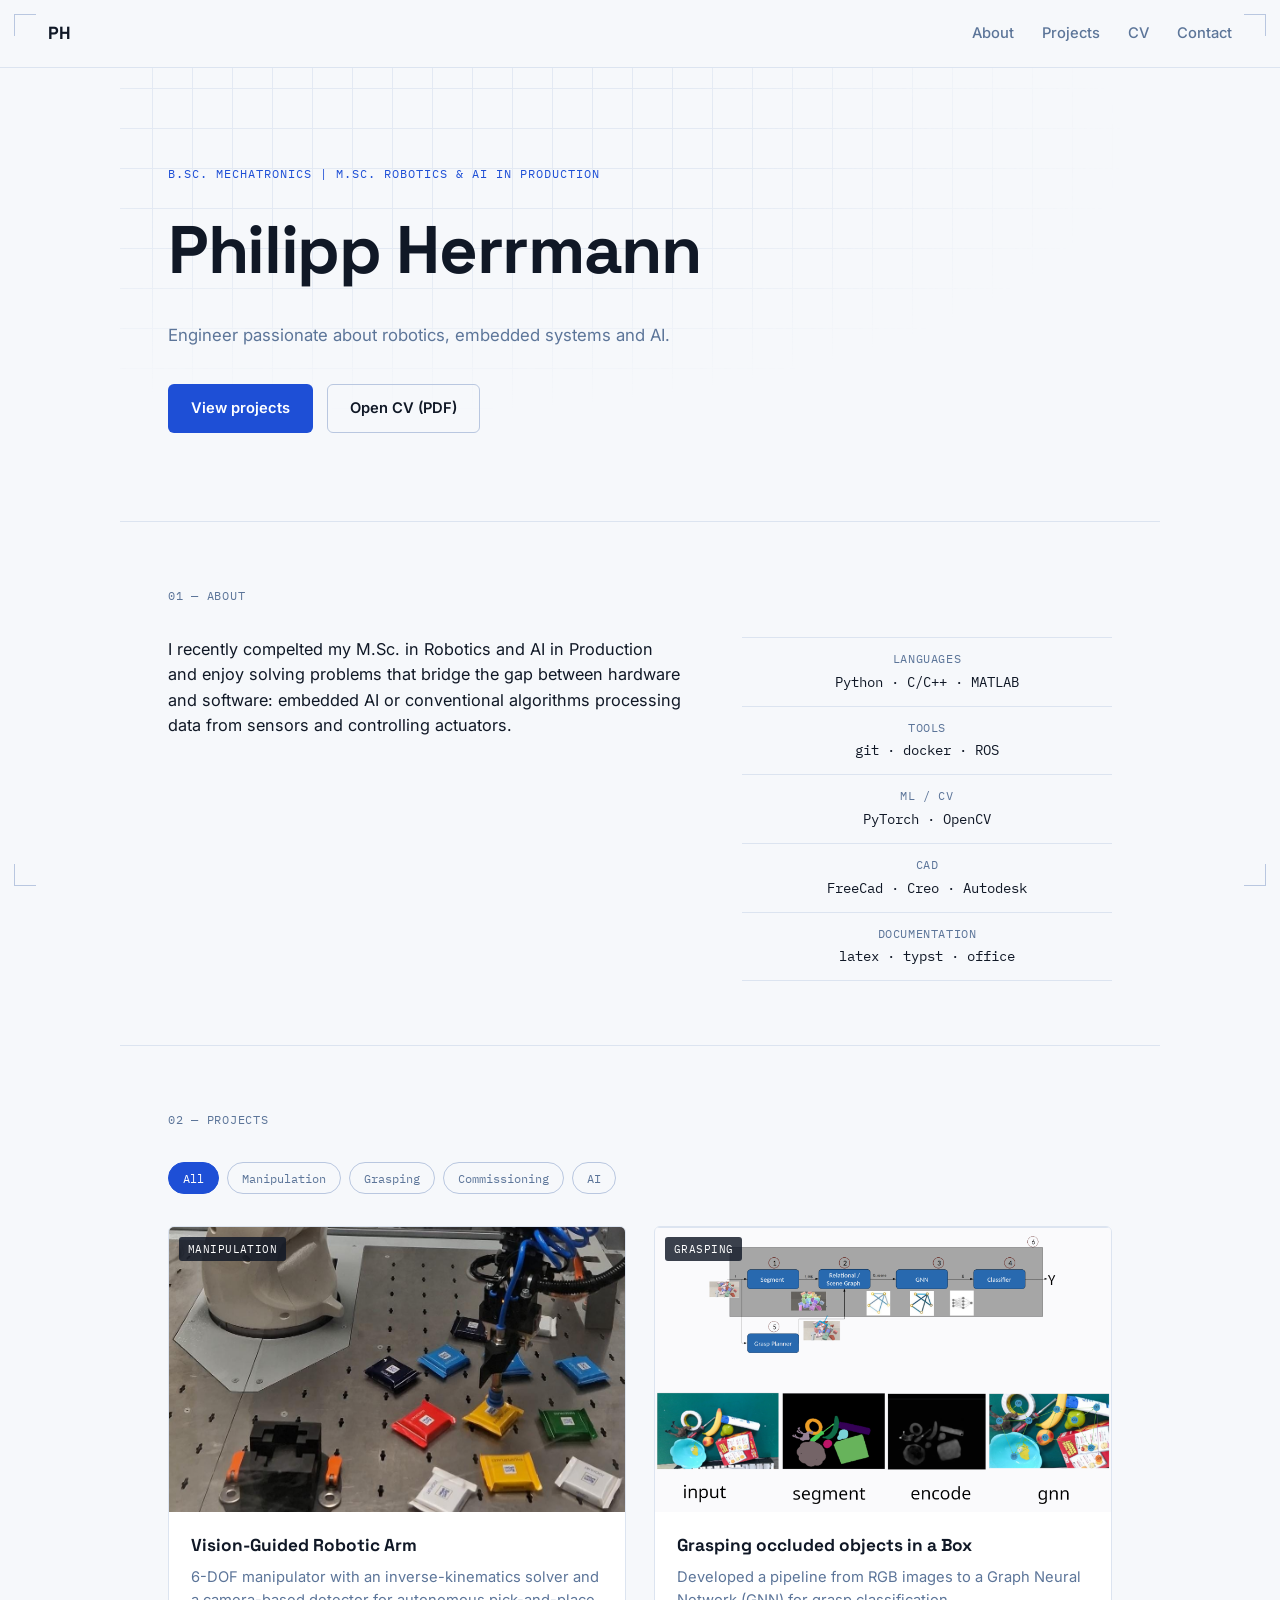
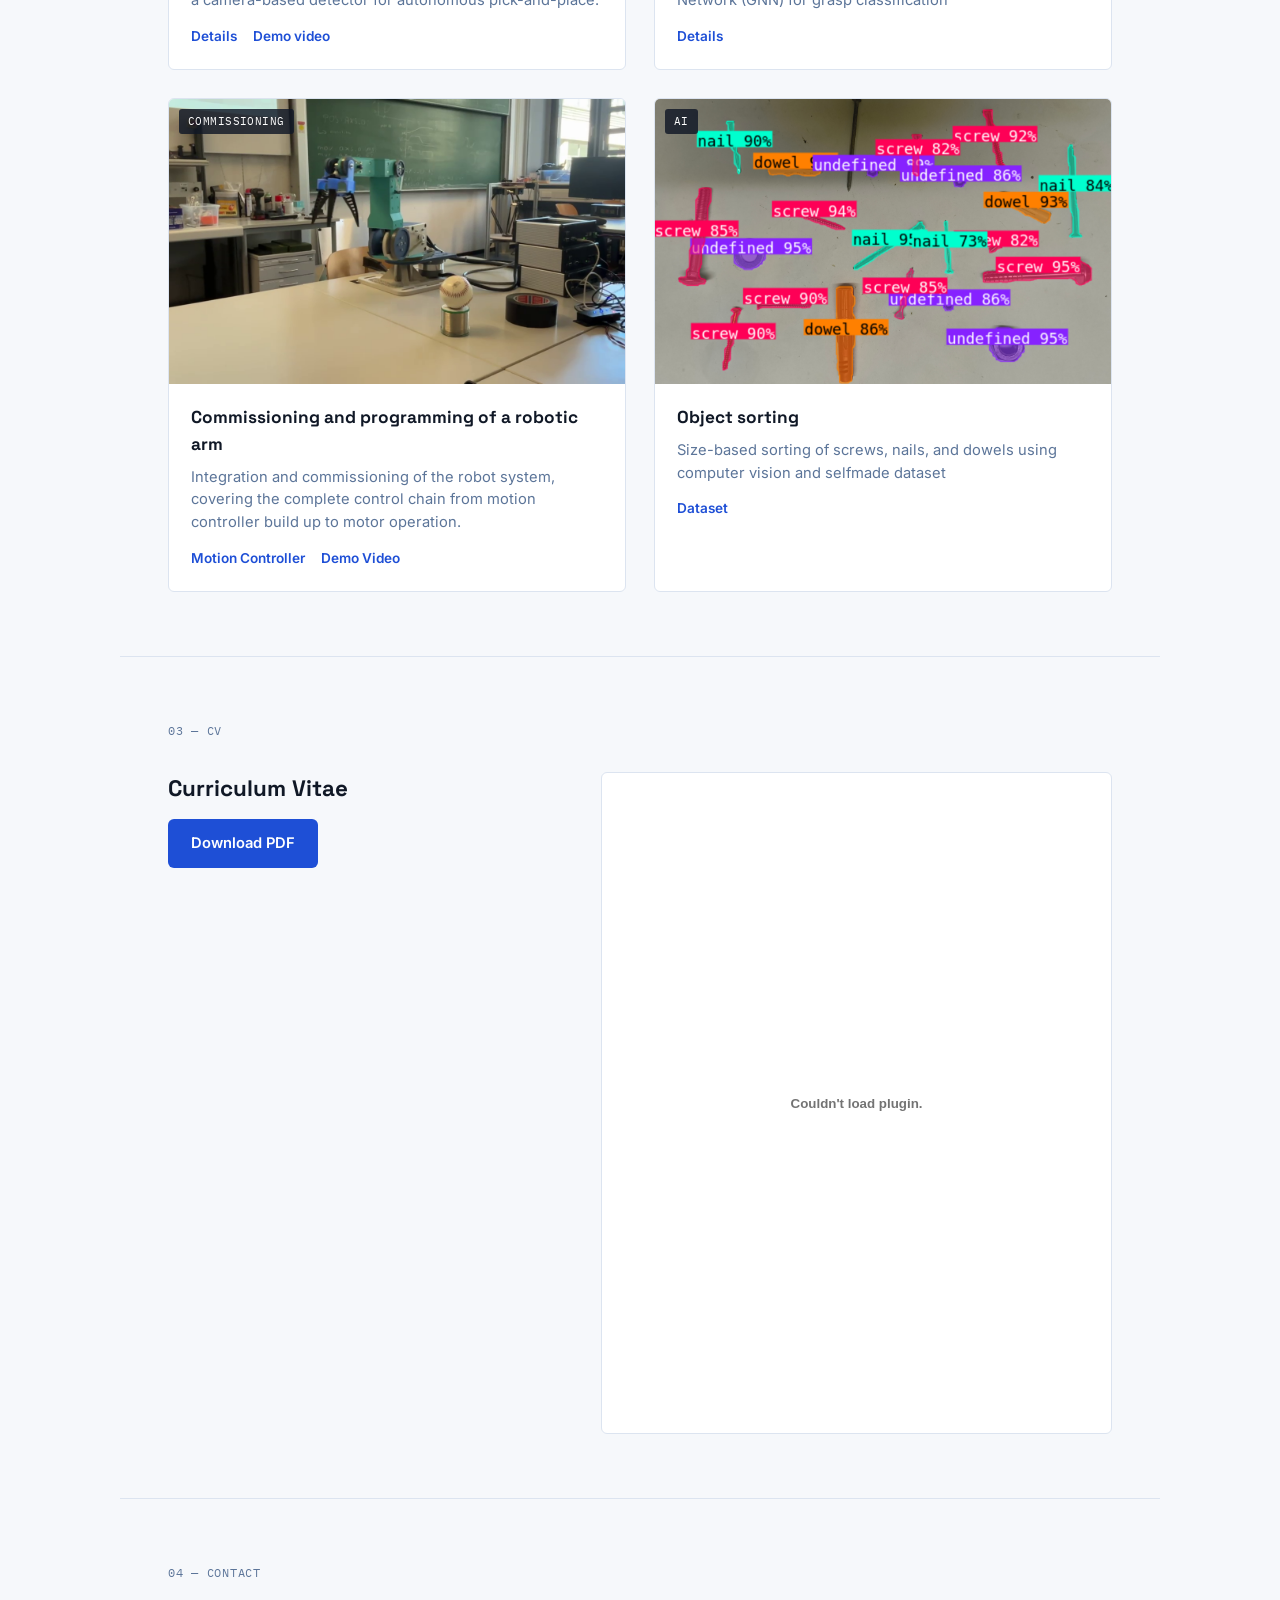
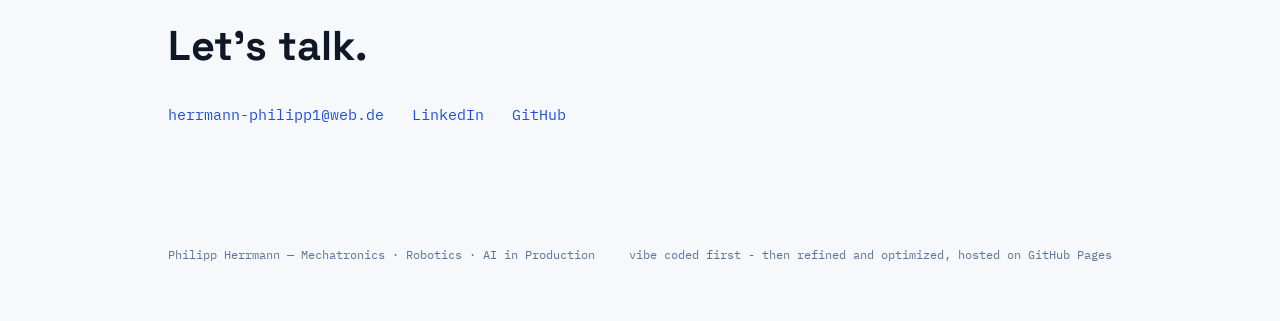
==== commit 65e1a35f: "removed duplicat" ====
--- a/index.html
+++ b/index.html
@@ -57,7 +57,7 @@
       </p>
       <ul class="skill-list">
         <li><span class="skill-cat">Languages</span>Python · C/C++ · MATLAB</li>
-        <li><span class="skill-cat">Tools</span>git · docker · ROS / ROS 2</li>
+        <li><span class="skill-cat">Tools</span>git · docker · ROS</li>
         <li><span class="skill-cat">ML / CV</span>PyTorch · OpenCV</li>
         <li><span class="skill-cat">CAD</span>FreeCad · Creo · Autodesk</li>
         <li><span class="skill-cat">Documentation</span>latex · typst · office</li>
